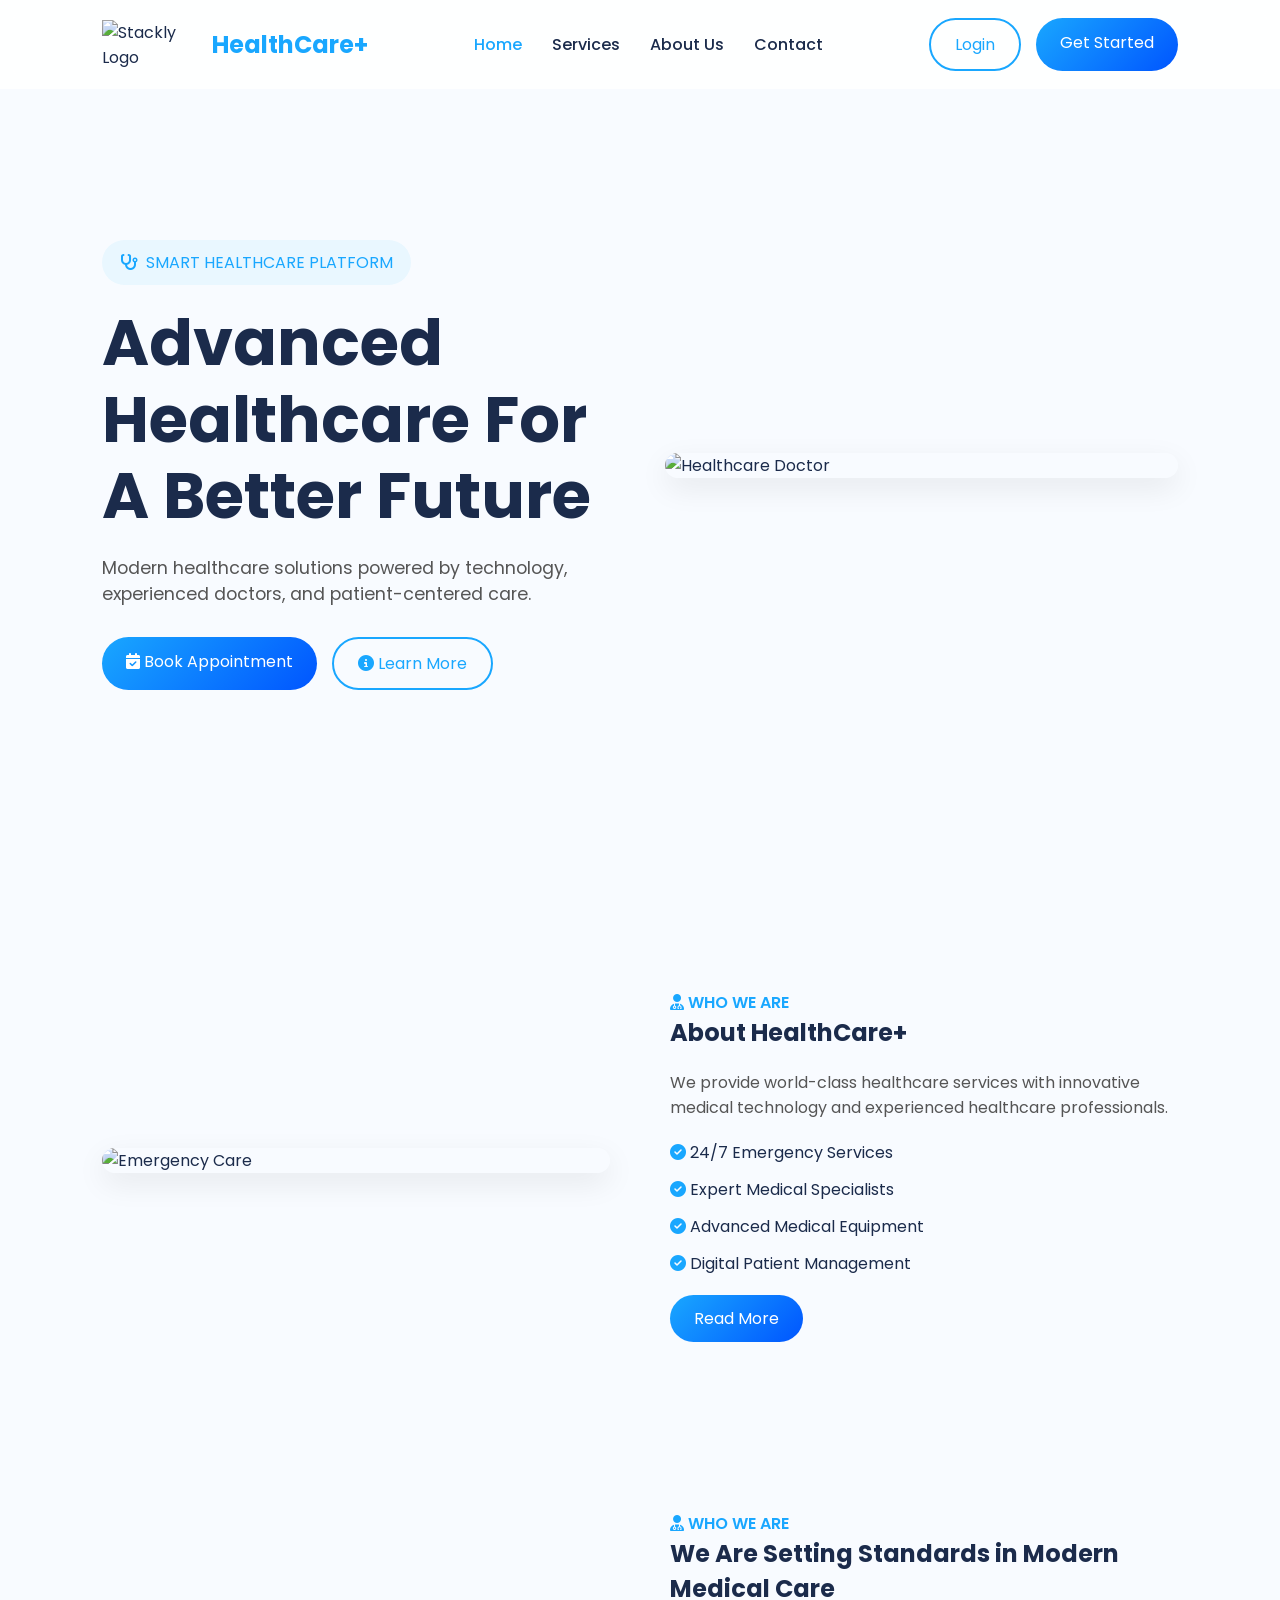
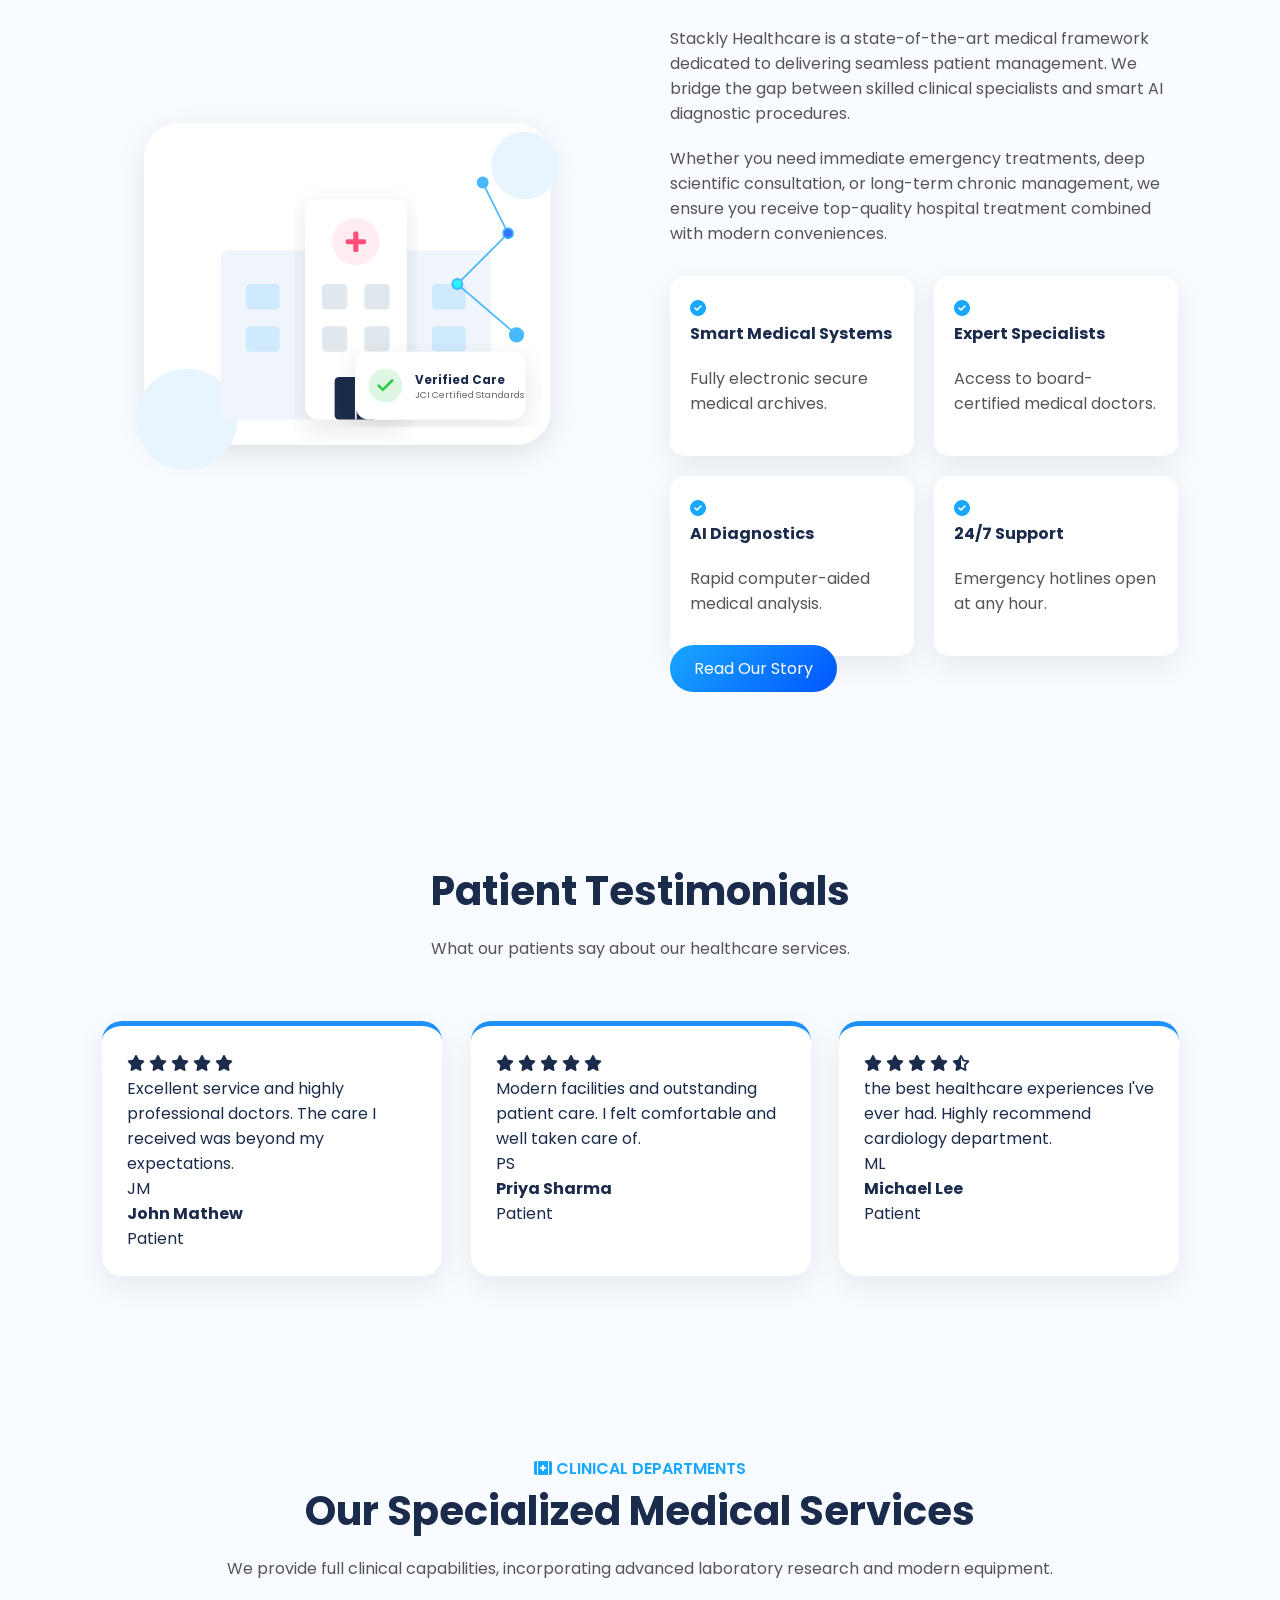
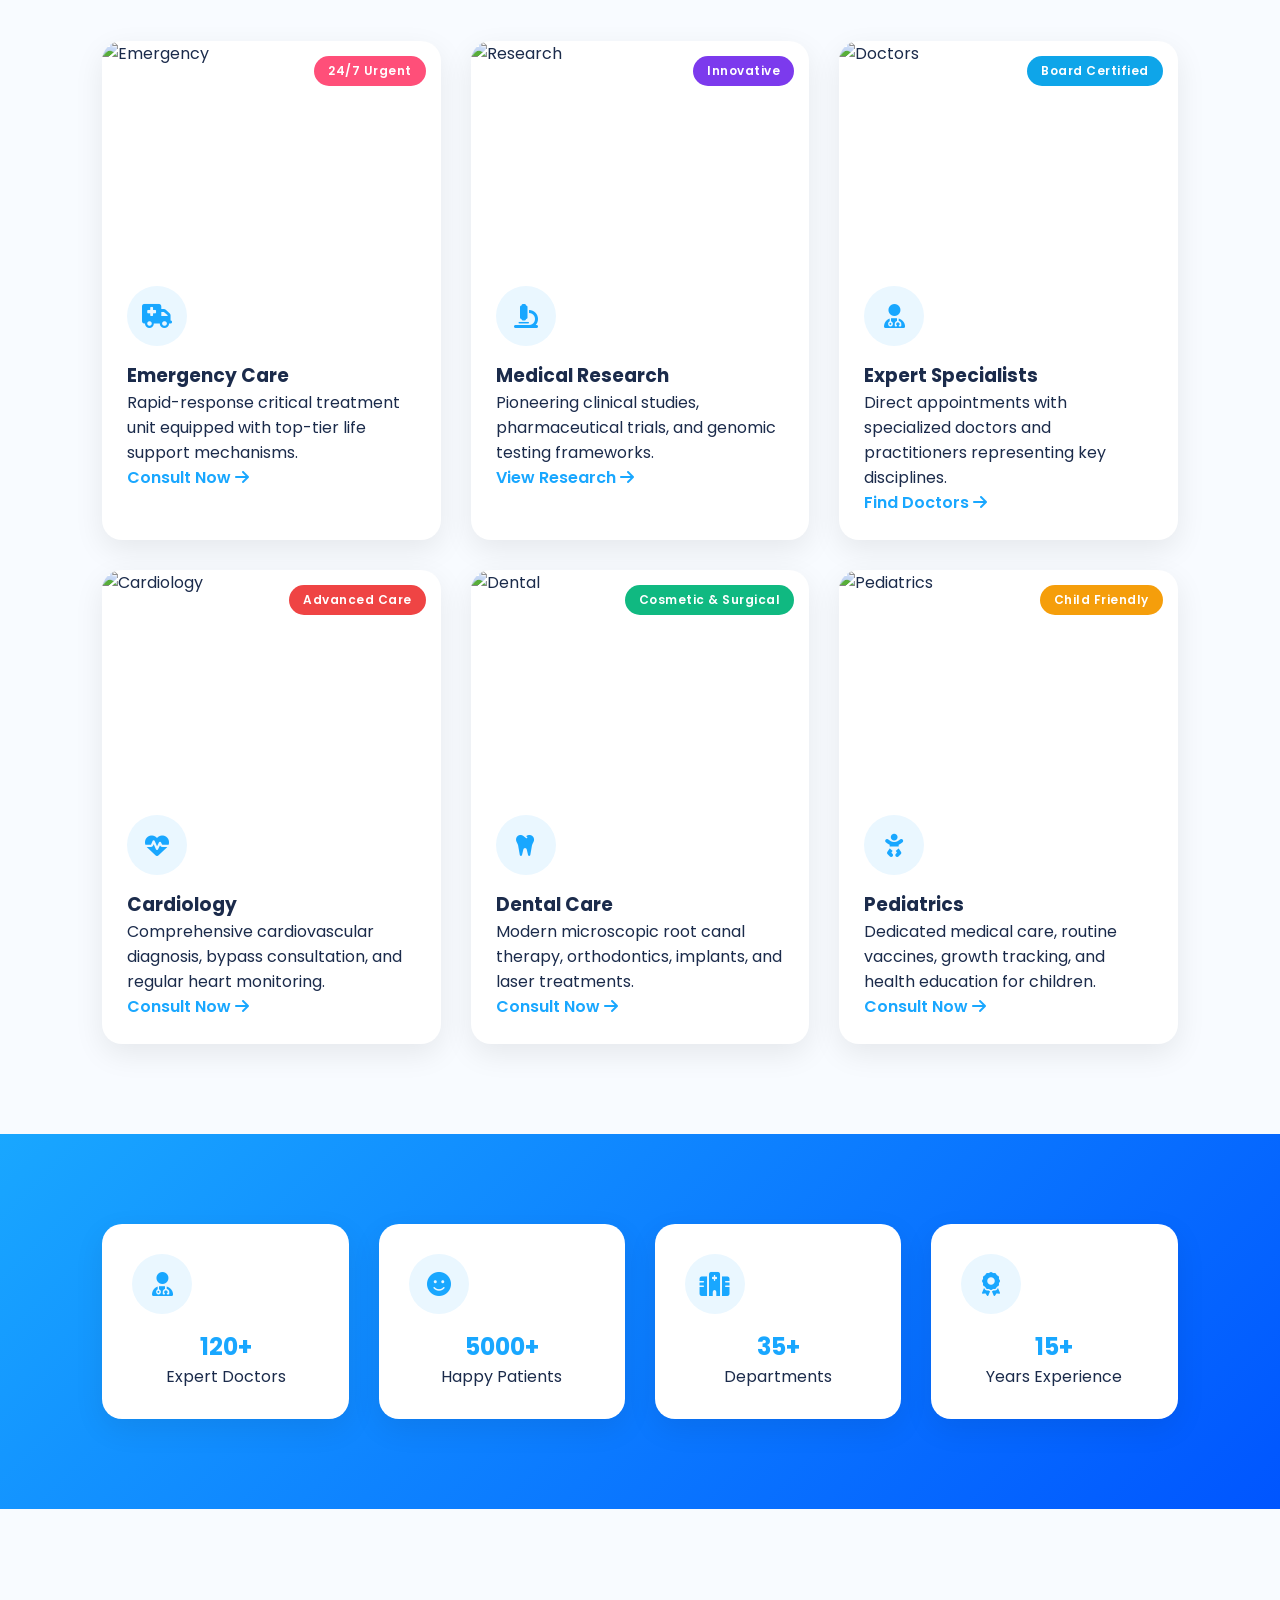
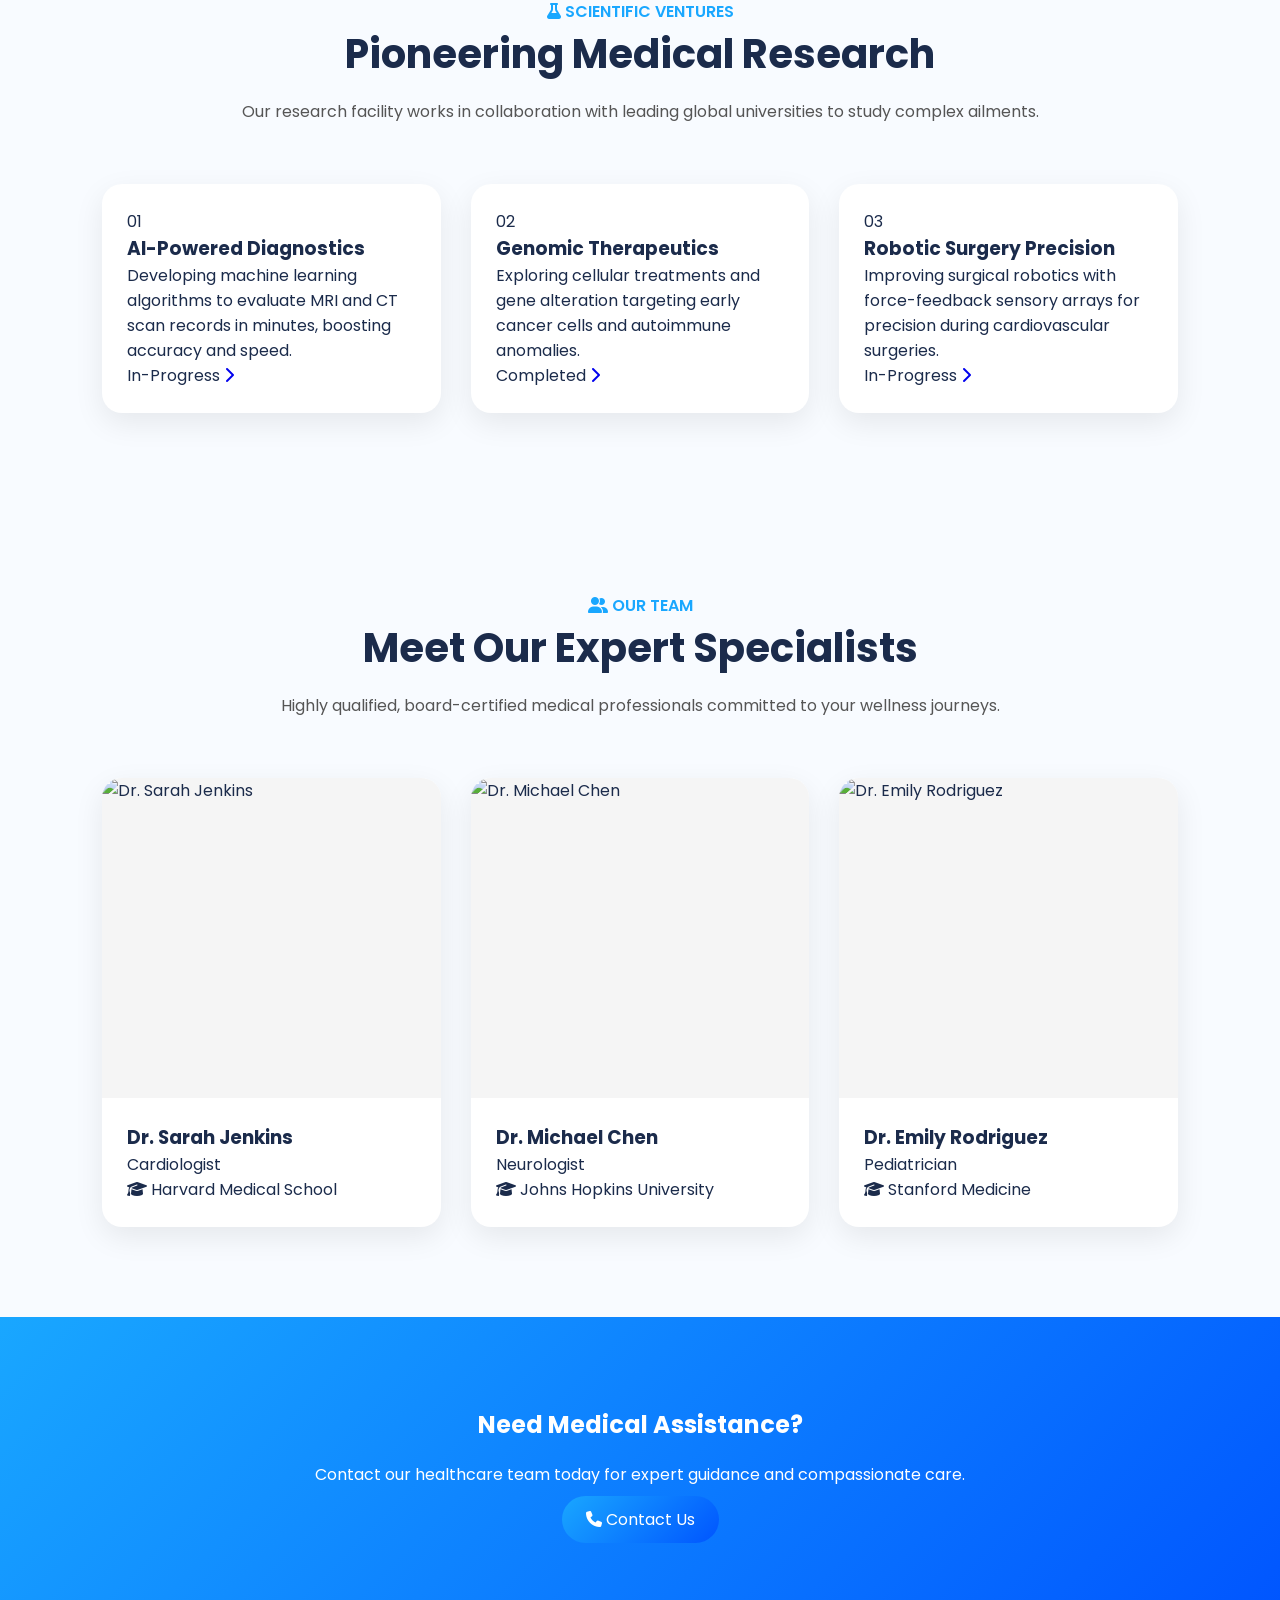
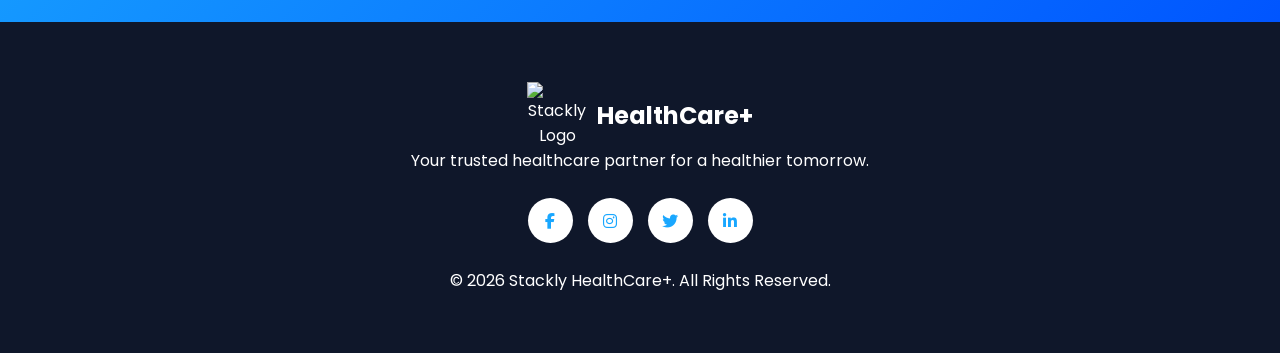
==== index.html @ e017e47a "Add files via upload" ====
<!DOCTYPE html>
<html lang="en">
<head>
    <meta charset="UTF-8">
    <meta name="viewport" content="width=device-width, initial-scale=1.0">
    <title>Stackly HealthCare — Advanced Medical Solutions</title>
    <meta name="description" content="Stackly HealthCare provides world-class medical services with innovative technology, experienced doctors, and patient-centered care.">

    <link rel="stylesheet" href="style.css">

    <link rel="stylesheet"
        href="https://cdnjs.cloudflare.com/ajax/libs/font-awesome/6.5.1/css/all.min.css">
</head>

<body>

<!-- ================= NAVBAR ================= -->

<header class="navbar" id="navbar">

    <div class="logo">
        <img src="./images/Stackly Logo 01.webp"
            alt="Stackly Logo">
        <h2>HealthCare+</h2>
    </div>

    <button class="hamburger" id="hamburger" aria-label="Toggle navigation menu">
        <span class="bar"></span>
        <span class="bar"></span>
        <span class="bar"></span>
    </button>

    <nav id="nav-menu">
        <a href="#home" class="active">Home</a>
        <a href="404error.html">Services</a>
        <a href="404error.html">About Us</a>
        <a href="404error.html">Contact</a>
    </nav>

    <div class="nav-buttons">
        <a href="login.html" class="login-btn">Login</a>
        <a href="getstarted.html" class="start-btn">Get Started</a>
    </div>

</header>

<!-- ================= HERO ================= -->

<section class="hero" id="home">

    <div class="hero-content">

        <span class="hero-badge">
            <i class="fa-solid fa-stethoscope"></i>
            SMART HEALTHCARE PLATFORM
        </span>

        <h1>
            Advanced Healthcare
            For A Better Future
        </h1>

        <p>
            Modern healthcare solutions powered by technology,
            experienced doctors, and patient-centered care.
        </p>

        <div class="hero-buttons">

            <a href="404error.html" class="primary-btn">
                <i class="fa-solid fa-calendar-check"></i>
                Book Appointment
            </a>

            <a href="#about" class="secondary-btn">
                <i class="fa-solid fa-circle-info"></i>
                Learn More
            </a>

        </div>

    </div>

    <div class="hero-image">

        <img src="./images/Hospital Serivces 03.webp" alt="Healthcare Doctor">

    </div>

</section>

<!-- ================= ABOUT ================= -->

<section class="about" id="about">

    <div class="about-image">

        <img src="https://images.unsplash.com/photo-1538108149393-fbbd81895907?w=700&q=80" alt="Emergency Care">

    </div>

    <div class="about-content">

        <span class="sub-title">
            <i class="fa-solid fa-user-doctor"></i>
            WHO WE ARE
        </span>

        <h2>About HealthCare+</h2>

        <p>
            We provide world-class healthcare services with
            innovative medical technology and experienced
            healthcare professionals.
        </p>

        <ul>
            <li><i class="fa-solid fa-circle-check"></i> 24/7 Emergency Services</li>
            <li><i class="fa-solid fa-circle-check"></i> Expert Medical Specialists</li>
            <li><i class="fa-solid fa-circle-check"></i> Advanced Medical Equipment</li>
            <li><i class="fa-solid fa-circle-check"></i> Digital Patient Management</li>
        </ul>

        <a href="404error.html"
            class="primary-btn">
            Read More
        </a>

    </div>

</section>

<!-- ================= ABOUT DETAILED ================= -->

<section class="about-detailed">
    <div class="about-image">
        <!-- Custom Premium Inline SVG Graphic for About Us -->
        <svg viewBox="0 0 600 500" class="about-svg" xmlns="http://www.w3.org/2000/svg">
            <defs>
                <linearGradient id="grad2" x1="0%" y1="0%" x2="100%" y2="100%">
                    <stop offset="0%" stop-color="#19a7ff" />
                    <stop offset="100%" stop-color="#4facfe" />
                </linearGradient>
                <filter id="shadow" x="-10%" y="-10%" width="120%" height="120%">
                    <feDropShadow dx="0" dy="10" stdDeviation="15" flood-color="#000000" flood-opacity="0.1"/>
                </filter>
            </defs>

            <!-- Background Abstract Elements -->
            <rect x="50" y="50" width="480" height="380" rx="40" fill="#ffffff" filter="url(#shadow)" />
            <circle cx="500" cy="100" r="40" fill="#e8f5ff" />
            <circle cx="100" cy="400" r="60" fill="#e8f5ff" />

            <!-- Hospital Building Vector Layout -->
            <g transform="translate(120, 100)">
                <rect x="20" y="100" width="320" height="200" rx="10" fill="#f0f5fc" />
                <rect x="120" y="40" width="120" height="260" rx="15" fill="#ffffff" filter="url(#shadow)" />
                <!-- Red Cross Badge -->
                <circle cx="180" cy="90" r="28" fill="#ff4f79" opacity="0.1" />
                <g fill="#ff4f79" transform="translate(168, 78)">
                    <rect x="0" y="9" width="24" height="6" rx="2" />
                    <rect x="9" y="0" width="6" height="24" rx="2" />
                </g>
                <!-- Windows -->
                <rect x="140" y="140" width="30" height="30" rx="5" fill="#e1e8ed" />
                <rect x="190" y="140" width="30" height="30" rx="5" fill="#e1e8ed" />
                <rect x="140" y="190" width="30" height="30" rx="5" fill="#e1e8ed" />
                <rect x="190" y="190" width="30" height="30" rx="5" fill="#e1e8ed" />
                <rect x="50" y="140" width="40" height="30" rx="5" fill="#19a7ff" opacity="0.15" />
                <rect x="50" y="190" width="40" height="30" rx="5" fill="#19a7ff" opacity="0.15" />
                <rect x="270" y="140" width="40" height="30" rx="5" fill="#19a7ff" opacity="0.15" />
                <rect x="270" y="190" width="40" height="30" rx="5" fill="#19a7ff" opacity="0.15" />
                <!-- Double Doors -->
                <rect x="155" y="250" width="50" height="50" rx="5" fill="#1b2b4b" />
                <line x1="180" y1="250" x2="180" y2="300" stroke="#ffffff" stroke-width="2" />
            </g>

            <!-- Tech Nodes overlay -->
            <g stroke="#19a7ff" stroke-width="2" opacity="0.8">
                <line x1="450" y1="120" x2="480" y2="180" />
                <line x1="480" y1="180" x2="420" y2="240" />
                <line x1="420" y1="240" x2="490" y2="300" />
                <circle cx="450" cy="120" r="6" fill="#19a7ff" />
                <circle cx="480" cy="180" r="6" fill="#0055ff" />
                <circle cx="420" cy="240" r="6" fill="#00f2fe" />
                <circle cx="490" cy="300" r="8" fill="#19a7ff" />
            </g>

            <!-- Dynamic Floating Card inside SVG -->
            <g transform="translate(300, 320)" filter="url(#shadow)">
                <rect x="0" y="0" width="200" height="80" rx="15" fill="#ffffff" />
                <circle cx="35" cy="40" r="20" fill="#27c93f" opacity="0.15" />
                <path d="M 27 40 L 32 45 L 43 34" fill="none" stroke="#27c93f" stroke-width="3" stroke-linecap="round" />
                <text x="70" y="38" font-family="'Poppins', sans-serif" font-weight="700" font-size="14" fill="#1b2b4b">Verified Care</text>
                <text x="70" y="55" font-family="'Poppins', sans-serif" font-size="11" fill="#666">JCI Certified Standards</text>
            </g>
        </svg>
    </div>

    <div class="about-content">
        <span class="sub-title"><i class="fa-solid fa-user-doctor"></i> WHO WE ARE</span>
        <h2>We Are Setting Standards in Modern Medical Care</h2>
        <p>
            Stackly Healthcare is a state-of-the-art medical framework dedicated to delivering seamless patient management. We bridge the gap between skilled clinical specialists and smart AI diagnostic procedures.
        </p>
        <p>
            Whether you need immediate emergency treatments, deep scientific consultation, or long-term chronic management, we ensure you receive top-quality hospital treatment combined with modern conveniences.
        </p>

        <div class="feature-grid">
            <div class="feature-box">
                <div class="feature-icon"><i class="fa-solid fa-circle-check"></i></div>
                <div class="feature-text">
                    <h4>Smart Medical Systems</h4>
                    <p>Fully electronic secure medical archives.</p>
                </div>
            </div>
            <div class="feature-box">
                <div class="feature-icon"><i class="fa-solid fa-circle-check"></i></div>
                <div class="feature-text">
                    <h4>Expert Specialists</h4>
                    <p>Access to board-certified medical doctors.</p>
                </div>
            </div>
            <div class="feature-box">
                <div class="feature-icon"><i class="fa-solid fa-circle-check"></i></div>
                <div class="feature-text">
                    <h4>AI Diagnostics</h4>
                    <p>Rapid computer-aided medical analysis.</p>
                </div>
            </div>
            <div class="feature-box">
                <div class="feature-icon"><i class="fa-solid fa-circle-check"></i></div>
                <div class="feature-text">
                    <h4>24/7 Support</h4>
                    <p>Emergency hotlines open at any hour.</p>
                </div>
            </div>
        </div>

        <div class="about-cta">
            <a href="#about" class="primary-btn">Read Our Story</a>
        </div>
    </div>
</section>

<!-- ================= TESTIMONIALS ================= -->

<section class="testimonials">

    <div class="section-title">

        <h2>Patient Testimonials</h2>
        <p>What our patients say about our healthcare services.</p>

    </div>

    <div class="testimonial-grid">

        <div class="testimonial-card">
            <div class="testimonial-stars">
                <i class="fa-solid fa-star"></i>
                <i class="fa-solid fa-star"></i>
                <i class="fa-solid fa-star"></i>
                <i class="fa-solid fa-star"></i>
                <i class="fa-solid fa-star"></i>
            </div>
            <p>
                Excellent service and highly professional doctors.
                The care I received was beyond my expectations.
            </p>
            <div class="testimonial-author">
                <div class="author-avatar">JM</div>
                <div>
                    <h4>John Mathew</h4>
                    <span>Patient</span>
                </div>
            </div>
        </div>

        <div class="testimonial-card">
            <div class="testimonial-stars">
                <i class="fa-solid fa-star"></i>
                <i class="fa-solid fa-star"></i>
                <i class="fa-solid fa-star"></i>
                <i class="fa-solid fa-star"></i>
                <i class="fa-solid fa-star"></i>
            </div>
            <p>
                Modern facilities and outstanding patient care.
                I felt comfortable and well taken care of.
            </p>
            <div class="testimonial-author">
                <div class="author-avatar">PS</div>
                <div>
                    <h4>Priya Sharma</h4>
                    <span>Patient</span>
                </div>
            </div>
        </div>

        <div class="testimonial-card">
            <div class="testimonial-stars">
                <i class="fa-solid fa-star"></i>
                <i class="fa-solid fa-star"></i>
                <i class="fa-solid fa-star"></i>
                <i class="fa-solid fa-star"></i>
                <i class="fa-solid fa-star-half-stroke"></i>
            </div>
            <p>
                the best healthcare experiences I've ever had.
                Highly recommend cardiology department.
            </p>
            <div class="testimonial-author">
                <div class="author-avatar">ML</div>
                <div>
                    <h4>Michael Lee</h4>
                    <span>Patient</span>
                </div>
            </div>
        </div>

    </div>

</section>

<!-- ================= SERVICES ================= -->

<section class="services" id="services">
    <div class="section-title">
        <span class="sub-title"><i class="fa-solid fa-kit-medical"></i> CLINICAL DEPARTMENTS</span>
        <h2>Our Specialized Medical Services</h2>
        <p>We provide full clinical capabilities, incorporating advanced laboratory research and modern equipment.</p>
    </div>

    <div class="services-grid">
        <div class="service-card">
            <div class="service-img-wrapper">
                <img src="./images/Hospital Serivces 01.webp" alt="Emergency">
                <div class="service-tag emergency">24/7 Urgent</div>
            </div>
            <div class="service-content">
                <div class="service-icon"><i class="fa-solid fa-truck-medical"></i></div>
                <h3>Emergency Care</h3>
                <p>Rapid-response critical treatment unit equipped with top-tier life support mechanisms.</p>
                <a href="404error.html" class="service-link">Consult Now <i class="fa-solid fa-arrow-right"></i></a>
            </div>
        </div>

        <div class="service-card">
            <div class="service-img-wrapper">
                <img src="https://images.unsplash.com/photo-1538108149393-fbbd81895907?w=700&q=80" alt="Research">
                <div class="service-tag research">Innovative</div>
            </div>
            <div class="service-content">
                <div class="service-icon"><i class="fa-solid fa-microscope"></i></div>
                <h3>Medical Research</h3>
                <p>Pioneering clinical studies, pharmaceutical trials, and genomic testing frameworks.</p>
                <a href="404error.html" class="service-link">View Research <i class="fa-solid fa-arrow-right"></i></a>
            </div>
        </div>

        <div class="service-card">
            <div class="service-img-wrapper">
                <img src="https://images.unsplash.com/photo-1559839734-2b71ea197ec2?w=700&q=80" alt="Doctors">
                <div class="service-tag specialists">Board Certified</div>
            </div>
            <div class="service-content">
                <div class="service-icon"><i class="fa-solid fa-user-doctor"></i></div>
                <h3>Expert Specialists</h3>
                <p>Direct appointments with specialized doctors and practitioners representing key disciplines.</p>
                <a href="404error.html" class="service-link">Find Doctors <i class="fa-solid fa-arrow-right"></i></a>
            </div>
        </div>

        <div class="service-card">
            <div class="service-img-wrapper">
                <img src="./images/Hospital Serivces 02.webp" alt="Cardiology">
                <div class="service-tag cardio">Advanced Care</div>
            </div>
            <div class="service-content">
                <div class="service-icon"><i class="fa-solid fa-heart-pulse"></i></div>
                <h3>Cardiology</h3>
                <p>Comprehensive cardiovascular diagnosis, bypass consultation, and regular heart monitoring.</p>
                <a href="404error.html" class="service-link">Consult Now <i class="fa-solid fa-arrow-right"></i></a>
            </div>
        </div>

        <div class="service-card">
            <div class="service-img-wrapper">
                <img src="https://images.unsplash.com/photo-1581594693702-fbdc51b2763b?w=700&q=80" alt="Dental">
                <div class="service-tag dental">Cosmetic &amp; Surgical</div>
            </div>
            <div class="service-content">
                <div class="service-icon"><i class="fa-solid fa-tooth"></i></div>
                <h3>Dental Care</h3>
                <p>Modern microscopic root canal therapy, orthodontics, implants, and laser treatments.</p>
                <a href="404error.html" class="service-link">Consult Now <i class="fa-solid fa-arrow-right"></i></a>
            </div>
        </div>

        <div class="service-card">
            <div class="service-img-wrapper">
                <img src="https://images.unsplash.com/photo-1576765608535-5f04d1e3f289?w=700&q=80" alt="Pediatrics">
                <div class="service-tag pediatrics">Child Friendly</div>
            </div>
            <div class="service-content">
                <div class="service-icon"><i class="fa-solid fa-baby"></i></div>
                <h3>Pediatrics</h3>
                <p>Dedicated medical care, routine vaccines, growth tracking, and health education for children.</p>
                <a href="404error.html" class="service-link">Consult Now <i class="fa-solid fa-arrow-right"></i></a>
            </div>
        </div>
    </div>
</section>

<!-- ================= STATISTICS SECTION ================= -->

<section class="stats">
    <div class="stats-wrapper">

        <div class="stat-card">
            <div class="stat-icon">
                <i class="fa-solid fa-user-doctor"></i>
            </div>
            <h2>120+</h2>
            <p>Expert Doctors</p>
        </div>

        <div class="stat-card">
            <div class="stat-icon">
                <i class="fa-solid fa-face-smile"></i>
            </div>
            <h2>5000+</h2>
            <p>Happy Patients</p>
        </div>

        <div class="stat-card">
            <div class="stat-icon">
                <i class="fa-solid fa-hospital"></i>
            </div>
            <h2>35+</h2>
            <p>Departments</p>
        </div>

        <div class="stat-card">
            <div class="stat-icon">
                <i class="fa-solid fa-award"></i>
            </div>
            <h2>15+</h2>
            <p>Years Experience</p>
        </div>

    </div>
</section>

<!-- ================= RESEARCH SECTION ================= -->

<section class="research" id="research">
    <div class="section-title">
        <span class="sub-title"><i class="fa-solid fa-flask"></i> SCIENTIFIC VENTURES</span>
        <h2>Pioneering Medical Research</h2>
        <p>Our research facility works in collaboration with leading global universities to study complex ailments.</p>
    </div>

    <div class="research-grid">
        <div class="research-card">
            <div class="research-num">01</div>
            <h3>AI-Powered Diagnostics</h3>
            <p>Developing machine learning algorithms to evaluate MRI and CT scan records in minutes, boosting accuracy and speed.</p>
            <div class="research-footer">
                <span class="badge">In-Progress</span>
                <a href="404error.html"><i class="fa-solid fa-chevron-right"></i></a>
            </div>
        </div>

        <div class="research-card">
            <div class="research-num">02</div>
            <h3>Genomic Therapeutics</h3>
            <p>Exploring cellular treatments and gene alteration targeting early cancer cells and autoimmune anomalies.</p>
            <div class="research-footer">
                <span class="badge completed">Completed</span>
                <a href="404error.html"><i class="fa-solid fa-chevron-right"></i></a>
            </div>
        </div>

        <div class="research-card">
            <div class="research-num">03</div>
            <h3>Robotic Surgery Precision</h3>
            <p>Improving surgical robotics with force-feedback sensory arrays for precision during cardiovascular surgeries.</p>
            <div class="research-footer">
                <span class="badge">In-Progress</span>
                <a href="404error.html"><i class="fa-solid fa-chevron-right"></i></a>
            </div>
        </div>
    </div>
</section>

<!-- ================= DOCTORS SECTION ================= -->

<section class="doctors" id="doctors">
    <div class="section-title">
        <span class="sub-title"><i class="fa-solid fa-user-group"></i> OUR TEAM</span>
        <h2>Meet Our Expert Specialists</h2>
        <p>Highly qualified, board-certified medical professionals committed to your wellness journeys.</p>
    </div>

    <div class="doctor-grid">
        <div class="doctor-card">
            <div class="doc-img-container">
                <img src="./images/new doctor.webp" alt="Dr. Sarah Jenkins">
                <div class="doc-overlay">
                    <div class="doc-social">
                        <a href="404error.html"><i class="fa-brands fa-linkedin-in"></i></a>
                        <a href="404error.html"><i class="fa-brands fa-twitter"></i></a>
                        <a href="404error.html"><i class="fa-solid fa-envelope"></i></a>
                    </div>
                </div>
            </div>
            <div class="doc-info">
                <h3>Dr. Sarah Jenkins</h3>
                <p class="doc-specialty">Cardiologist</p>
                <span class="doc-badge"><i class="fa-solid fa-graduation-cap"></i> Harvard Medical School</span>
            </div>
        </div>

        <div class="doctor-card">
            <div class="doc-img-container">
                <img src="./images/Doctor 02.webp" alt="Dr. Michael Chen">
                <div class="doc-overlay">
                    <div class="doc-social">
                        <a href="404error.html"><i class="fa-brands fa-linkedin-in"></i></a>
                        <a href="404error.html"><i class="fa-brands fa-twitter"></i></a>
                        <a href="404error.html"><i class="fa-solid fa-envelope"></i></a>
                    </div>
                </div>
            </div>
            <div class="doc-info">
                <h3>Dr. Michael Chen</h3>
                <p class="doc-specialty">Neurologist</p>
                <span class="doc-badge"><i class="fa-solid fa-graduation-cap"></i> Johns Hopkins University</span>
            </div>
        </div>

        <div class="doctor-card">
            <div class="doc-img-container">
                <img src="./images/Doctor 03.webp" alt="Dr. Emily Rodriguez">
                <div class="doc-overlay">
                    <div class="doc-social">
                        <a href="404error.html"><i class="fa-brands fa-linkedin-in"></i></a>
                        <a href="404error.html"><i class="fa-brands fa-twitter"></i></a>
                        <a href="404error.html"><i class="fa-solid fa-envelope"></i></a>
                    </div>
                </div>
            </div>
            <div class="doc-info">
                <h3>Dr. Emily Rodriguez</h3>
                <p class="doc-specialty">Pediatrician</p>
                <span class="doc-badge"><i class="fa-solid fa-graduation-cap"></i> Stanford Medicine</span>
            </div>
        </div>
    </div>
</section>

<!-- ================= CONTACT CTA ================= -->

<section class="contact-section">

    <h2>
        Need Medical Assistance?
    </h2>

    <p>
        Contact our healthcare team today for expert guidance and compassionate care.
    </p>

    <a href="404error.html"
        class="primary-btn">
        <i class="fa-solid fa-phone"></i>
        Contact Us
    </a>

</section>

<!-- ================= FOOTER ================= -->

<footer>

    <div class="footer-logo">
        <img src="./images/stackly-logo.webp" alt="Stackly Logo">
        <h2>HealthCare+</h2>
    </div>

    <p>
        Your trusted healthcare partner for a healthier tomorrow.
    </p>

    <div class="social-icons">

        <a href="404error.html" aria-label="Facebook">
            <i class="fa-brands fa-facebook-f"></i>
        </a>

        <a href="404error.html" aria-label="Instagram">
            <i class="fa-brands fa-instagram"></i>
        </a>

        <a href="404error.html" aria-label="Twitter">
            <i class="fa-brands fa-twitter"></i>
        </a>

        <a href="404error.html" aria-label="LinkedIn">
            <i class="fa-brands fa-linkedin-in"></i>
        </a>

    </div>

    <p class="copyright">
        &copy; 2026 Stackly HealthCare+. All Rights Reserved.
    </p>

</footer>

<!-- ================= JAVASCRIPT ================= -->

<script>
    // Hamburger Menu Toggle
    const hamburger = document.getElementById('hamburger');
    const navMenu = document.getElementById('nav-menu');
    const navLinks = document.querySelectorAll('#nav-menu a');

    hamburger.addEventListener('click', () => {
        hamburger.classList.toggle('active');
        navMenu.classList.toggle('active');
    });

    // Close menu when a nav link is clicked
    navLinks.forEach(link => {
        link.addEventListener('click', () => {
            hamburger.classList.remove('active');
            navMenu.classList.remove('active');
        });
    });

    // Navbar scroll effect
    window.addEventListener('scroll', () => {
        const navbar = document.getElementById('navbar');
        if (window.scrollY > 50) {
            navbar.classList.add('scrolled');
        } else {
            navbar.classList.remove('scrolled');
        }
    });
</script>

</body>
</html>
---- style.css ----
@import url('https://fonts.googleapis.com/css2?family=Poppins:wght@300;400;500;600;700;800&display=swap');

:root{
    --primary:#19a7ff;
    --secondary:#0055ff;
    --dark:#1b2b4b;
    --light:#f8fbff;
    --white:#ffffff;
    --text:#555;
    --shadow:0 10px 30px rgba(0,0,0,.08);
}

*{
    margin:0;
    padding:0;
    box-sizing:border-box;
    font-family:'Poppins',sans-serif;
}

html{
    scroll-behavior:smooth;
}

body{
    background:var(--light);
    color:var(--dark);
    overflow-x:hidden;
}

img{
    width:100%;
    display:block;
}

a{
    text-decoration:none;
}

section{
    padding:90px 8%;
}

/* ================= NAVBAR ================= */

.navbar{
    position:fixed;
    top:0;
    left:0;
    width:100%;
    z-index:1000;
    display:flex;
    align-items:center;
    justify-content:space-between;
    padding:18px 8%;
    background:rgba(255,255,255,.85);
    backdrop-filter:blur(10px);
    transition:.3s;
}

.navbar.scrolled{
    box-shadow:var(--shadow);
}

.logo{
    display:flex;
    align-items:center;
    gap:10px;
}

.logo img{
    width:100px;
}

.logo h2{
    color:var(--primary);
}

nav{
    display:flex;
    gap:30px;
}

nav a{
    color:var(--dark);
    font-weight:500;
}

nav a:hover,
nav a.active{
    color:var(--primary);
}

.nav-buttons{
    display:flex;
    gap:15px;
}

.login-btn,
.start-btn,
.primary-btn{
    padding:12px 24px;
    border-radius:50px;
    transition:.3s;
}

.login-btn{
    border:2px solid var(--primary);
    color:var(--primary);
}

.login-btn:hover{
    background:var(--primary);
    color:white;
}

.start-btn,
.primary-btn{
    background:linear-gradient(135deg,var(--primary),var(--secondary));
    color:white;
}

.start-btn:hover,
.primary-btn:hover{
    transform:translateY(-3px);
}
/* ================= HAMBURGER ================= */

.hamburger{
    display:none;
    flex-direction:column;
    cursor:pointer;
    border:none;
    background:none;
}

.bar{
    width:25px;
    height:3px;
    background:var(--dark);
    margin:4px 0;
    transition:.3s;
}

.hamburger.active .bar:nth-child(1){
    transform:rotate(45deg) translate(6px,5px);
}

.hamburger.active .bar:nth-child(2){
    opacity:0;
}

.hamburger.active .bar:nth-child(3){
    transform:rotate(-45deg) translate(5px,-5px);
}

/* ================= HERO ================= */

.hero{
    min-height:100vh;
    display:grid;
    grid-template-columns:1fr 1fr;
    align-items:center;
    gap:50px;
    padding-top:120px;
}

.hero-badge{
    display:inline-flex;
    align-items:center;
    gap:8px;
    background:#e9f7ff;
    color:var(--primary);
    padding:10px 18px;
    border-radius:50px;
    margin-bottom:20px;
}

.hero h1{
    font-size:4rem;
    line-height:1.2;
    margin-bottom:20px;
}

.hero p{
    color:var(--text);
    font-size:1.1rem;
    margin-bottom:30px;
}

.hero-buttons{
    display:flex;
    gap:15px;
    flex-wrap:wrap;
}

.secondary-btn{
    padding:12px 24px;
    border-radius:50px;
    border:2px solid var(--primary);
    color:var(--primary);
}

.secondary-btn:hover{
    background:var(--primary);
    color:white;
}

.hero-image img{
    border-radius:25px;
    box-shadow:var(--shadow);
}

/* ================= SECTIONS ================= */

.section-title{
    text-align:center;
    margin-bottom:60px;
}

.section-title h2{
    font-size:2.5rem;
    margin-bottom:15px;
}

.section-title p{
    color:var(--text);
}

.sub-title{
    color:var(--primary);
    font-weight:600;
}

/* ================= ABOUT ================= */

.about,
.about-detailed{
    display:grid;
    grid-template-columns:1fr 1fr;
    gap:60px;
    align-items:center;
}

.about img{
    border-radius:20px;
    box-shadow:var(--shadow);
}

.about-content p{
    margin:20px 0;
    color:var(--text);
}

.about-content ul{
    list-style:none;
    margin-bottom:30px;
}

.about-content li{
    margin-bottom:12px;
}

.about-content i{
    color:var(--primary);
}

/* ================= FEATURE GRID ================= */

.feature-grid{
    display:grid;
    grid-template-columns:repeat(2,1fr);
    gap:20px;
    margin-top:30px;
}

.feature-box{
    background:white;
    padding:20px;
    border-radius:15px;
    box-shadow:var(--shadow);
}

/* ================= CARDS ================= */

.services-grid,
.testimonial-grid,
.research-grid,
.doctor-grid{
    display:grid;
    grid-template-columns:repeat(auto-fit,minmax(300px,1fr));
    gap:30px;
}

.service-card,
.testimonial-card,
.research-card,
.doctor-card,
.stat-card{
    background:white;
    border-radius:20px;
    overflow:hidden;
    box-shadow:var(--shadow);
    transition:.3s;
}

.service-card:hover,
.testimonial-card:hover,
.research-card:hover,
.doctor-card:hover,
.stat-card:hover{
    transform:translateY(-10px);
}

.service-content,
.doc-info,
.research-card{
    padding:25px;
}

.service-icon,
.stat-icon{
    width:60px;
    height:60px;
    display:flex;
    align-items:center;
    justify-content:center;
    border-radius:50%;
    background:#eaf7ff;
    color:var(--primary);
    font-size:1.5rem;
    margin-bottom:15px;
}

.service-link{
    color:var(--primary);
    font-weight:600;
}

/* ================= SERVICE TAGS ================= */

.service-tag{
    position:absolute;
    top:15px;
    right:15px;
    padding:6px 14px;
    border-radius:50px;
    font-size:0.75rem;
    font-weight:600;
    color:white;
    letter-spacing:0.5px;
}

.service-tag.emergency{ background:#ff4f79; }
.service-tag.research{ background:#7c3aed; }
.service-tag.specialists{ background:#0ea5e9; }
.service-tag.cardio{ background:#ef4444; }
.service-tag.dental{ background:#10b981; }
.service-tag.pediatrics{ background:#f59e0b; }

.service-img-wrapper{
    position:relative;
    overflow:hidden;
}

.service-img-wrapper img{
    height:220px;
    object-fit:cover;
    transition:transform .4s;
}

.service-card:hover .service-img-wrapper img{
    transform:scale(1.05);
}

/* ================= STATS ================= */

.stats{
    background:linear-gradient(135deg,var(--primary),var(--secondary));
}

.stats-wrapper{
    display:grid;
    grid-template-columns:repeat(auto-fit,minmax(220px,1fr));
    gap:30px;
}

.stat-card{
    text-align:center;
    padding:30px;
}

.stat-card h2{
    color:var(--primary);
}

/* ================= DOCTORS ================= */

.doc-img-container{
    position:relative;
}

.doctor-card img{
    width: 100%;
    height: 320px;
    object-fit: contain;
    background: #f5f5f5;
}

.doc-img-container:hover .doc-overlay{
    opacity:1;
}

.doc-social{
    display:flex;
    gap:15px;
}

.doc-social a{
    width:40px;
    height:40px;
    border-radius:50%;
    background:white;
    display:flex;
    align-items:center;
    justify-content:center;
    color:var(--primary);
    transition:transform .3s;
}

.doc-social a:hover{
    transform:scale(1.1);
}

/* ================= DOC OVERLAY ================= */

.doc-overlay{
    position:absolute;
    top:0;
    left:0;
    width:100%;
    height:100%;
    background:rgba(25,167,255,.5);
    display:flex;
    align-items:center;
    justify-content:center;
    opacity:0;
    transition:opacity .4s;
    border-radius:0;
}

/* ================= CTA ================= */

.contact-section{
    text-align:center;
    background:linear-gradient(135deg,var(--primary),var(--secondary));
    color:white;
}

.contact-section p{
    margin:20px 0;
}

/* ================= FOOTER ================= */

footer{
    background:#0f172a;
    color:white;
    text-align:center;
    padding:60px 20px;
}

.footer-logo{
    display:flex;
    justify-content:center;
    align-items:center;
    gap:10px;
}

.footer-logo img{
    width:60px;
}

.social-icons{
    display:flex;
    justify-content:center;
    gap:15px;
    margin:25px 0;
}

.social-icons a{
    width:45px;
    height:45px;
    border-radius:50%;
    background:white;
    color:var(--primary);
    display:flex;
    align-items:center;
    justify-content:center;
}

/* ================= MOBILE ================= */

@media(max-width:991px){

    .hero,
    .about,
    .about-detailed{
        grid-template-columns:1fr;
    }

    .hero{
        text-align:center;
    }

    .hero h1{
        font-size:3rem;
    }

    nav{
        position:absolute;
        top:100%;
        left:-100%;
        width:100%;
        background:white;
        flex-direction:column;
        padding:20px;
        box-shadow:var(--shadow);
        transition:.3s;
    }

    nav.active{
        left:0;
    }

    .hamburger{
        display:flex;
    }

    .nav-buttons{
        display:none;
    }
}

@media(max-width:576px){

    section{
        padding:70px 5%;
    }

    .hero h1{
        font-size:2.3rem;
    }

    .feature-grid{
        grid-template-columns:1fr;
    }
}
.testimonial-container {
  display: flex;
  justify-content: center;
  gap: 30px;
  flex-wrap: wrap;
  margin-top: 50px;
}

.testimonial-card {
  width: 340px;
  background: #ffffff;
  padding: 25px;
  border-radius: 20px;
  border-top: 5px solid #1e90ff;
  box-shadow: 0 10px 30px rgba(0, 0, 0, 0.08);
  transition: all 0.3s ease;
}

.testimonial-card:hover {
  transform: translateY(-10px);
  box-shadow: 0 18px 40px rgba(30, 144, 255, 0.2);
}

.stars {
  color: #ffb400;
  font-size: 22px;
  margin-bottom: 15px;
}

.review-text {
  font-size: 18px;
  line-height: 1.7;
  color: #444;
  margin-bottom: 20px;
}

.patient-name {
  font-size: 22px;
  font-weight: 700;
  color: #172b5d;
  margin-bottom: 5px;
}

.patient-role {
  font-size: 16px;
  color: #777;
}
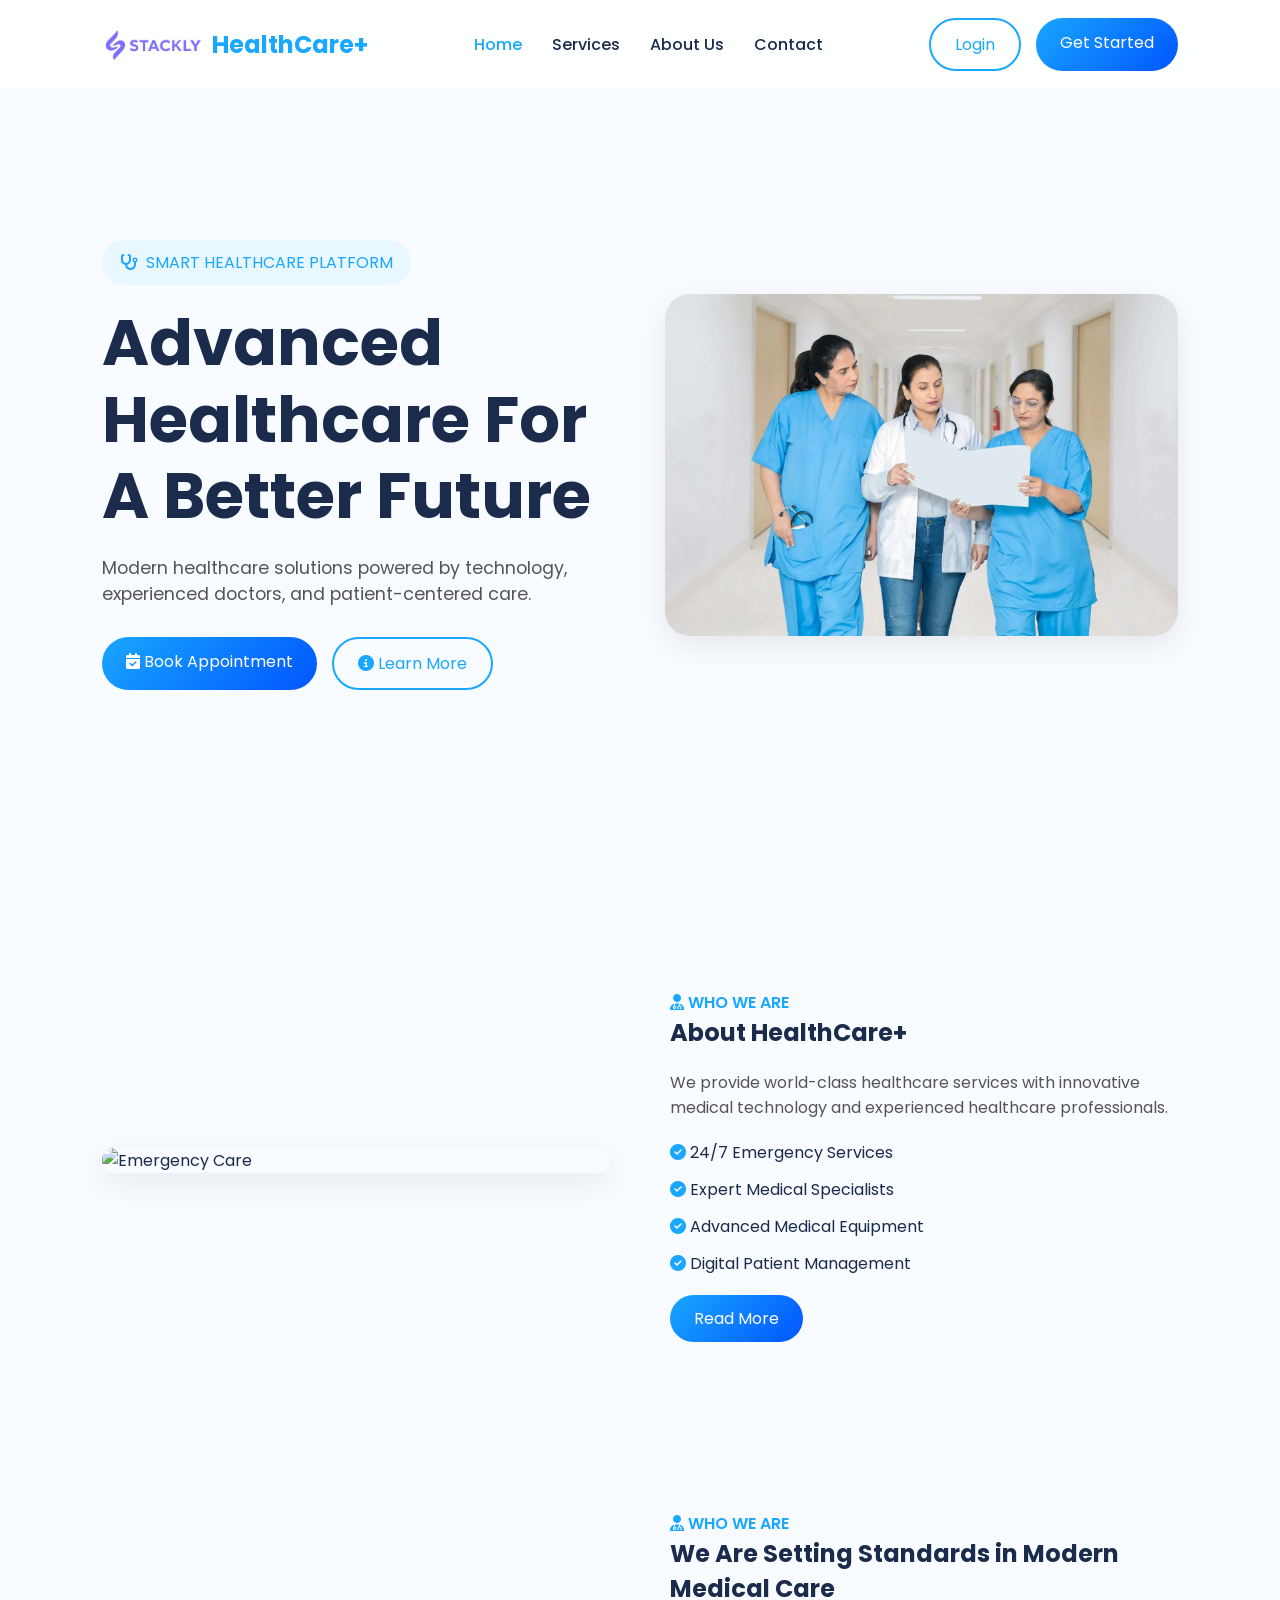
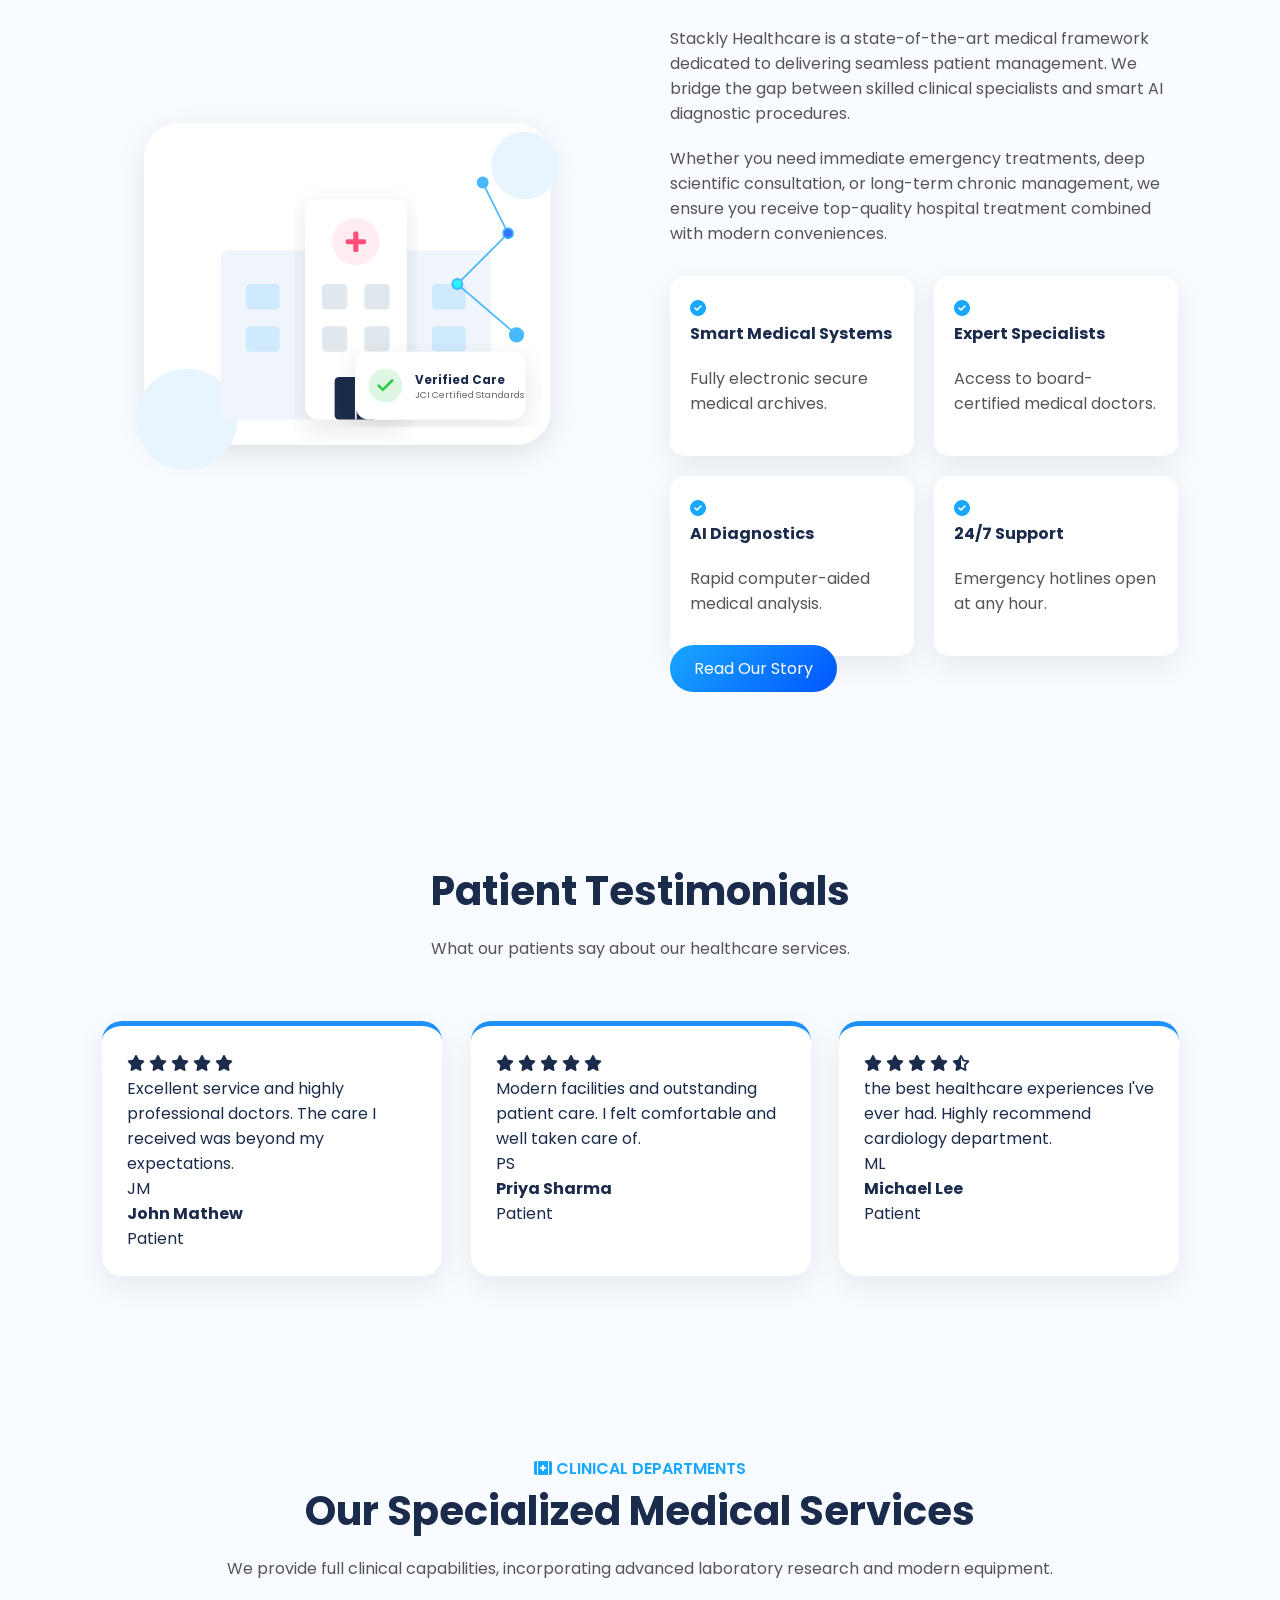
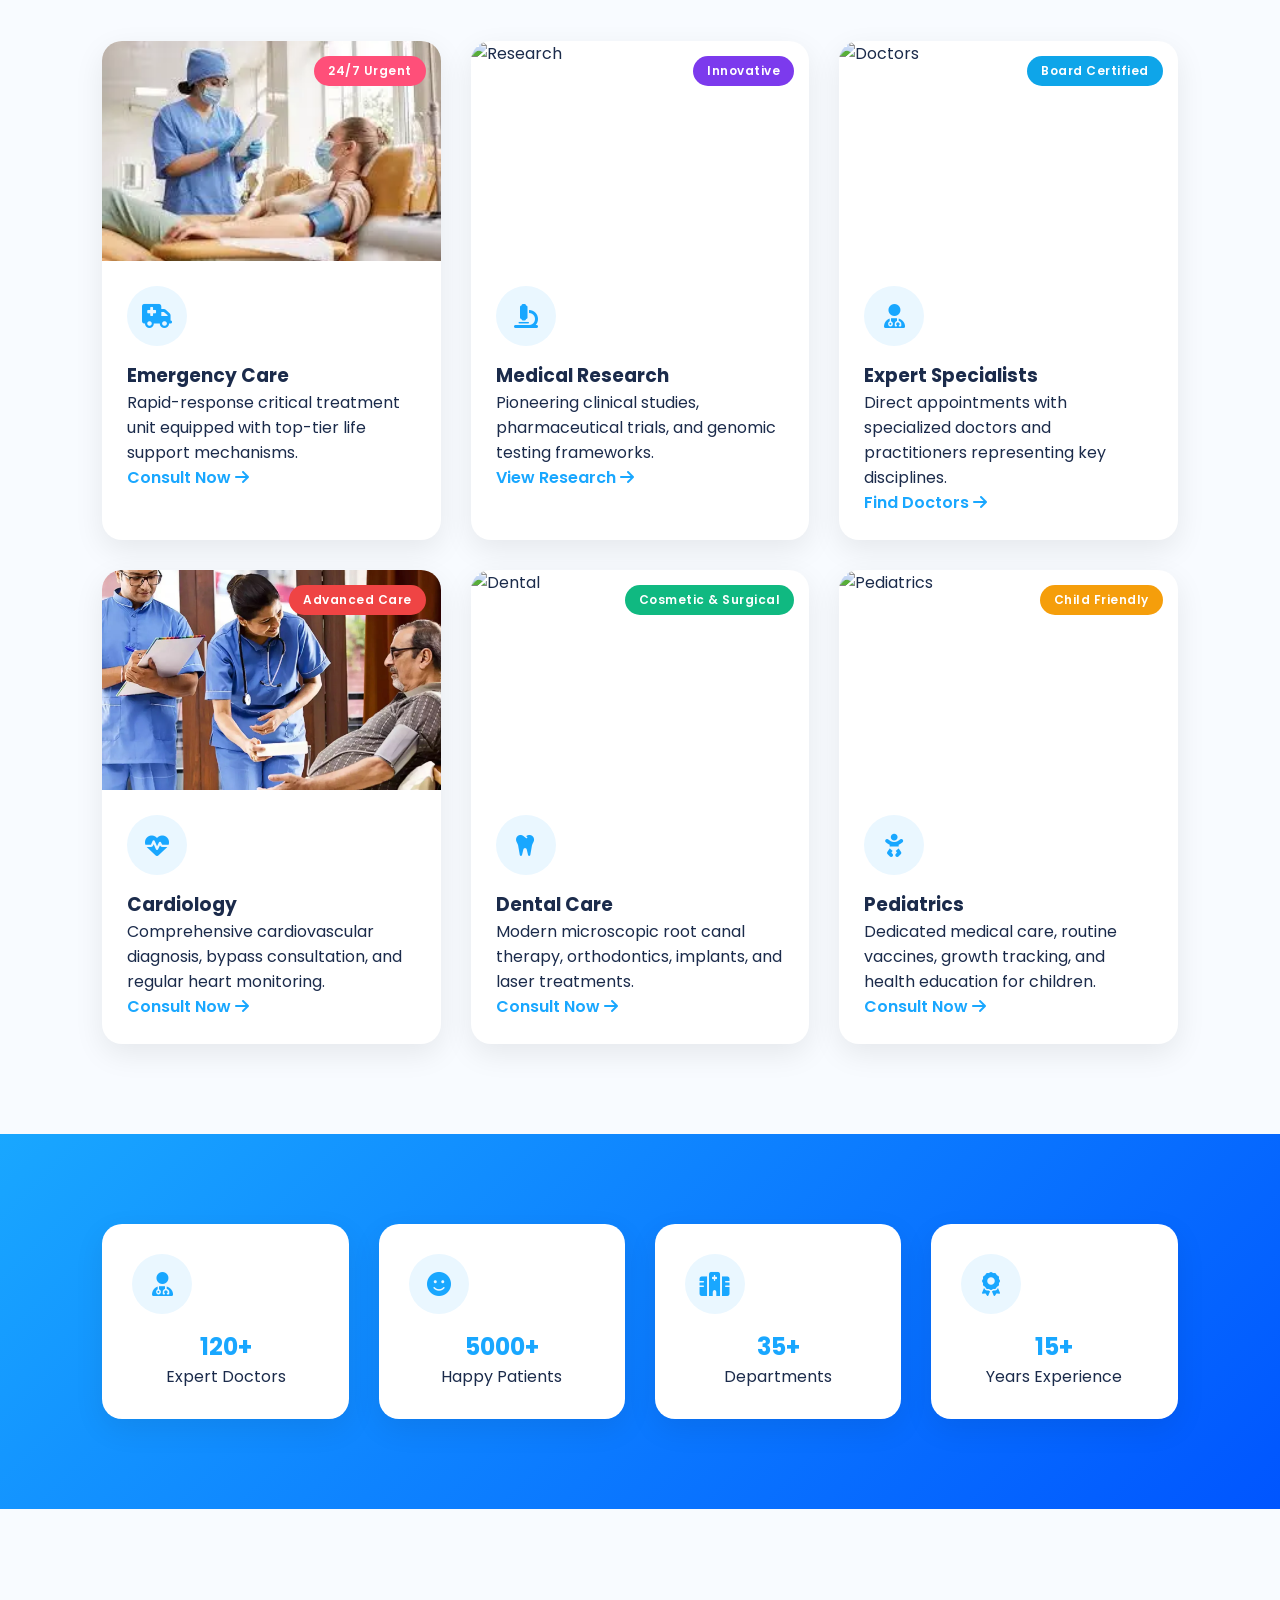
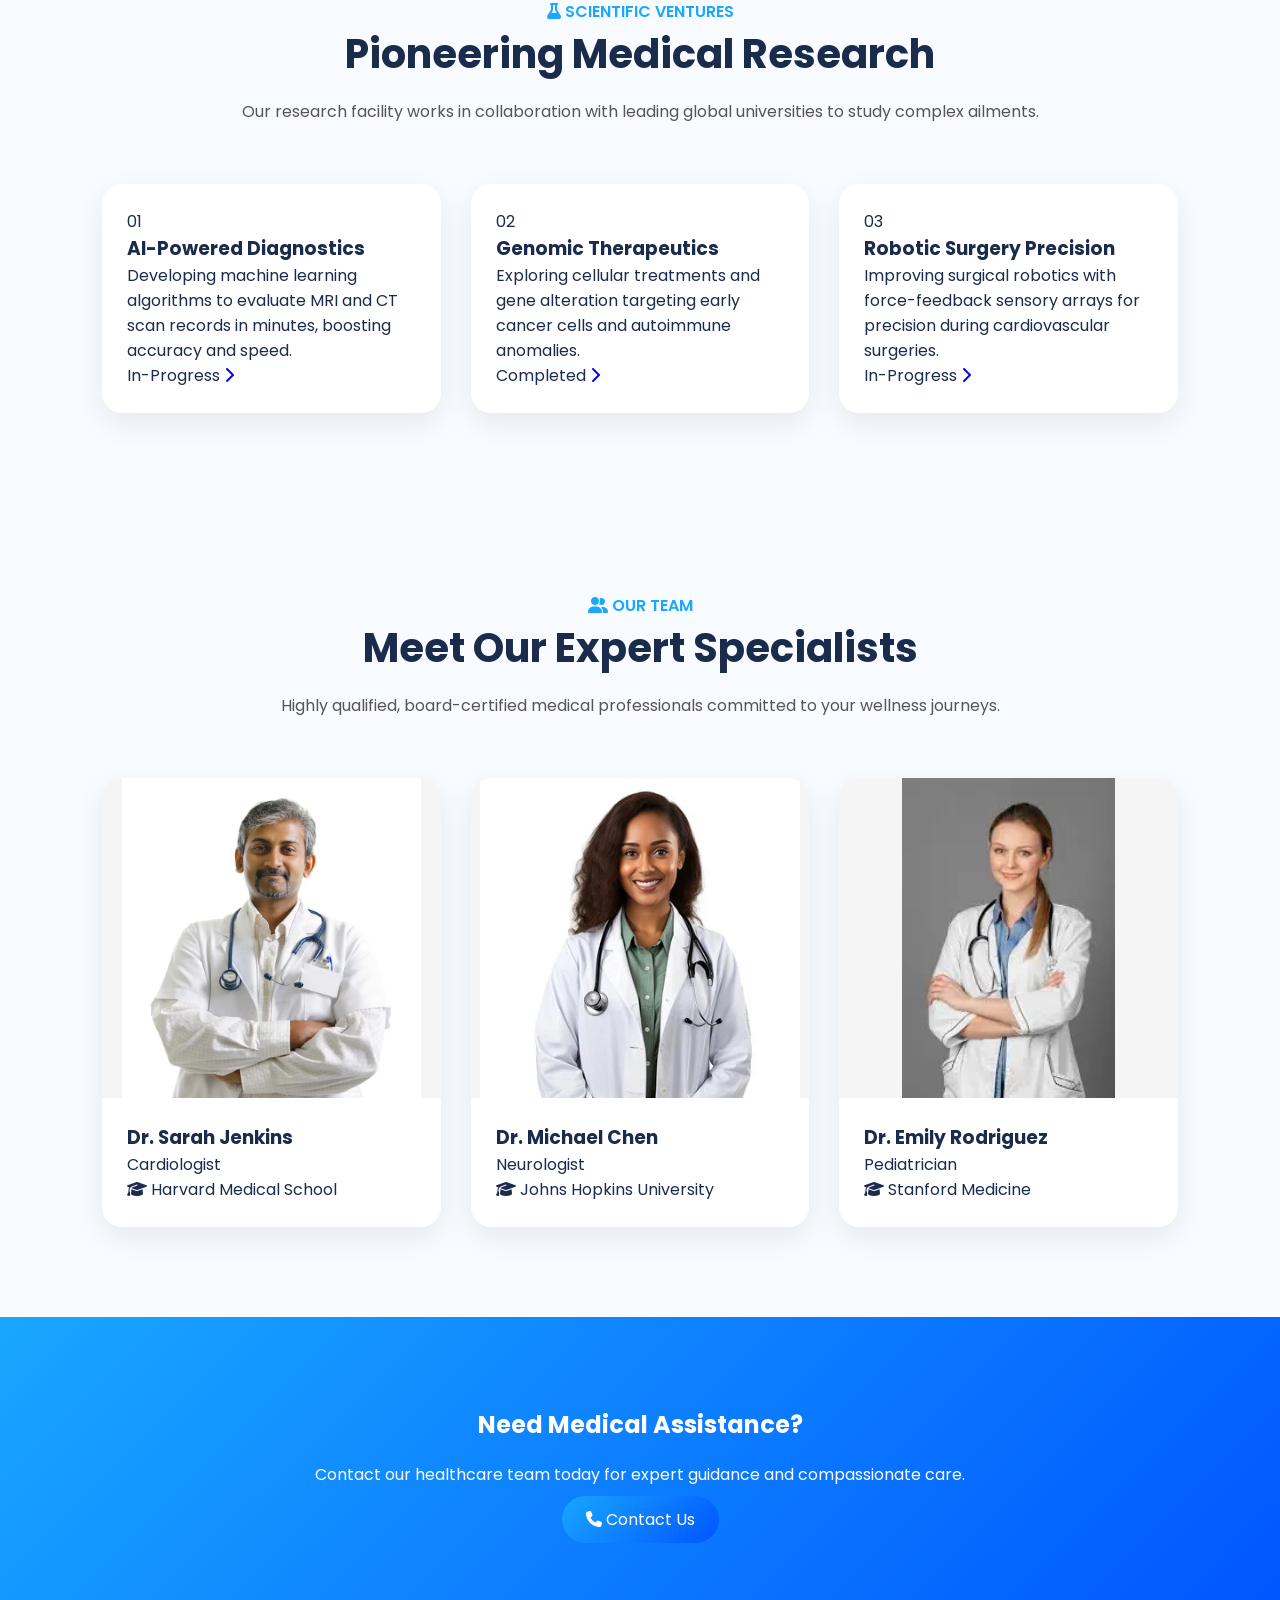
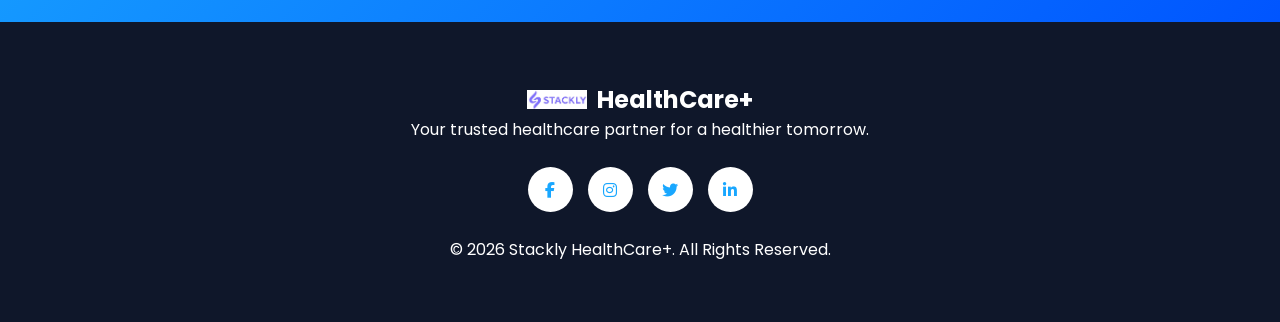
==== commit 8882f436: "Remove './' from image source paths in index.html" ====
--- a/index.html
+++ b/index.html
@@ -19,7 +19,7 @@
 <header class="navbar" id="navbar">
 
     <div class="logo">
-        <img src="./images/Stackly Logo 01.webp"
+        <img src="Stackly Logo 01.webp"
             alt="Stackly Logo">
         <h2>HealthCare+</h2>
     </div>
@@ -83,7 +83,7 @@
 
     <div class="hero-image">
 
-        <img src="./images/Hospital Serivces 03.webp" alt="Healthcare Doctor">
+        <img src="Hospital Serivces 03.webp" alt="Healthcare Doctor">
 
     </div>
 
@@ -336,7 +336,7 @@
     <div class="services-grid">
         <div class="service-card">
             <div class="service-img-wrapper">
-                <img src="./images/Hospital Serivces 01.webp" alt="Emergency">
+                <img src="Hospital Serivces 01.webp" alt="Emergency">
                 <div class="service-tag emergency">24/7 Urgent</div>
             </div>
             <div class="service-content">
@@ -375,7 +375,7 @@
 
         <div class="service-card">
             <div class="service-img-wrapper">
-                <img src="./images/Hospital Serivces 02.webp" alt="Cardiology">
+                <img src="Hospital Serivces 02.webp" alt="Cardiology">
                 <div class="service-tag cardio">Advanced Care</div>
             </div>
             <div class="service-content">
@@ -508,7 +508,7 @@
     <div class="doctor-grid">
         <div class="doctor-card">
             <div class="doc-img-container">
-                <img src="./images/new doctor.webp" alt="Dr. Sarah Jenkins">
+                <img src="new doctor.webp" alt="Dr. Sarah Jenkins">
                 <div class="doc-overlay">
                     <div class="doc-social">
                         <a href="404error.html"><i class="fa-brands fa-linkedin-in"></i></a>
@@ -526,7 +526,7 @@
 
         <div class="doctor-card">
             <div class="doc-img-container">
-                <img src="./images/Doctor 02.webp" alt="Dr. Michael Chen">
+                <img src="Doctor 02.webp" alt="Dr. Michael Chen">
                 <div class="doc-overlay">
                     <div class="doc-social">
                         <a href="404error.html"><i class="fa-brands fa-linkedin-in"></i></a>
@@ -544,7 +544,7 @@
 
         <div class="doctor-card">
             <div class="doc-img-container">
-                <img src="./images/Doctor 03.webp" alt="Dr. Emily Rodriguez">
+                <img src="Doctor 03.webp" alt="Dr. Emily Rodriguez">
                 <div class="doc-overlay">
                     <div class="doc-social">
                         <a href="404error.html"><i class="fa-brands fa-linkedin-in"></i></a>
@@ -587,7 +587,7 @@
 <footer>
 
     <div class="footer-logo">
-        <img src="./images/stackly-logo.webp" alt="Stackly Logo">
+        <img src="stackly-logo.webp" alt="Stackly Logo">
         <h2>HealthCare+</h2>
     </div>
 
